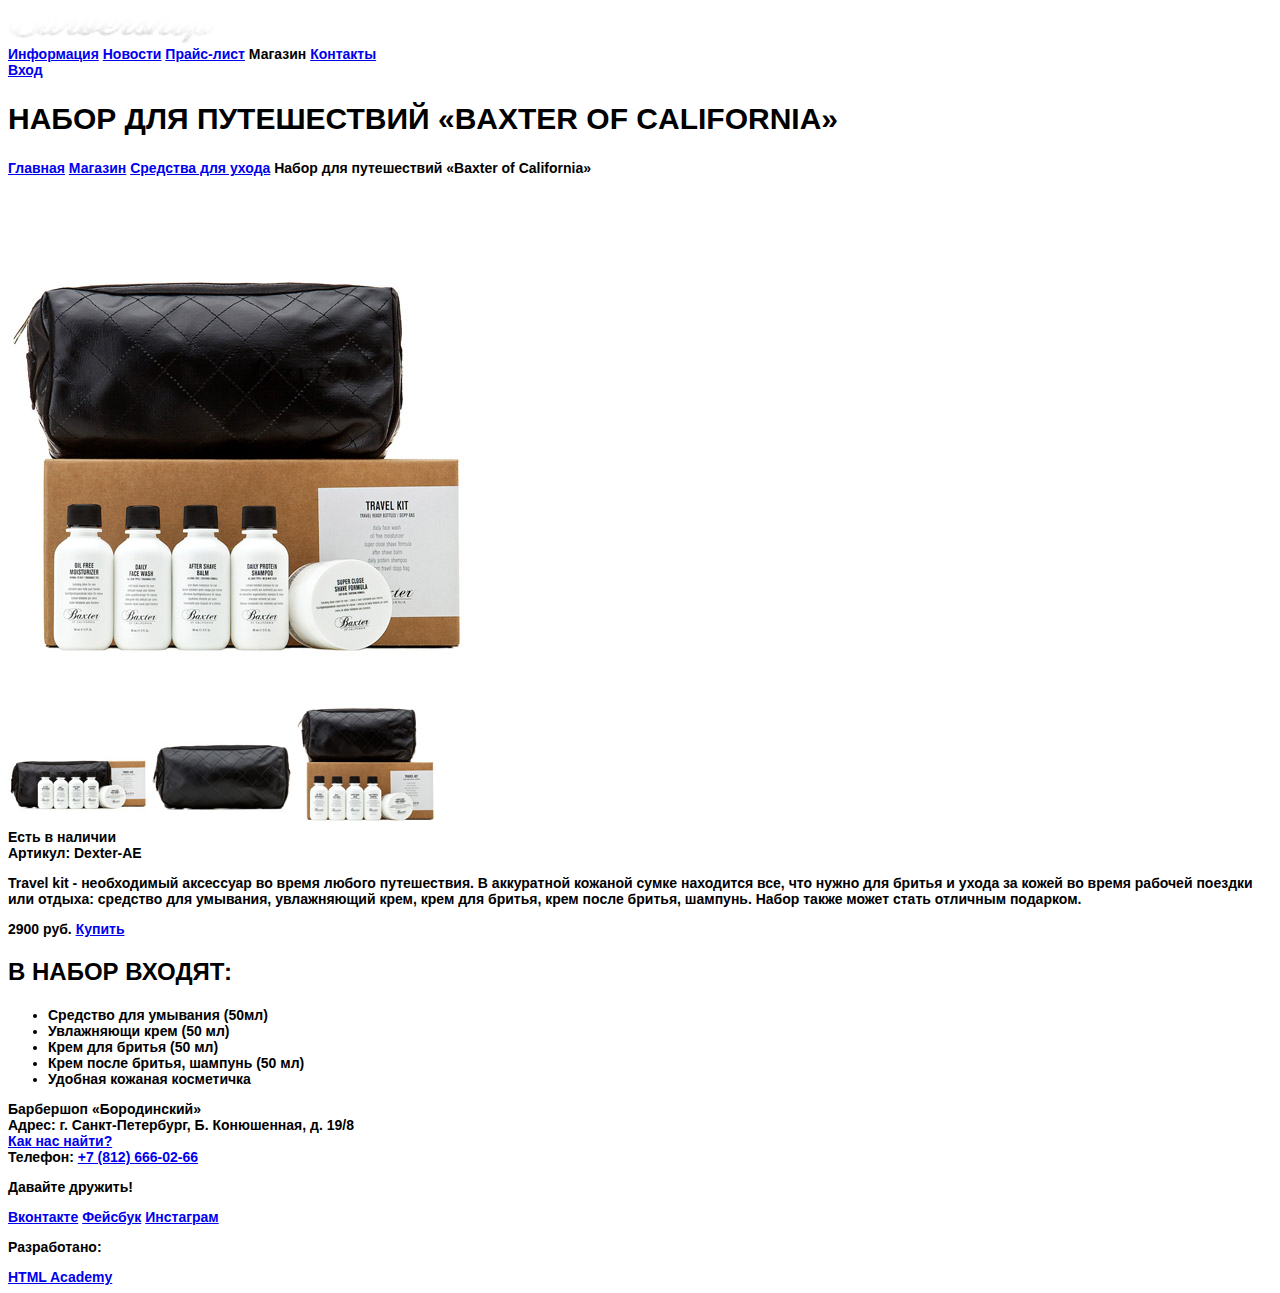
==== catalog-item.html @ 1f77c279 "Подключил файл стилей к страницам" ====
<!DOCTYPE html>
<html lang="ru">
  <head>
    <meta charset="utf-8">
    <title>Набор для путешествий &laquo;Baxter of California&raquo; - Барбершоп «Бородинский»</title>
    <link href="css/style.css" rel="stylesheet">
  </head>
  <body>
    <header class="main-header">
      <div class="container">
        <a href="#"><img src="img/logo.png" width="206" height="35" alt="Барбершоп"></a>
        <nav class="main-navigation">
          <a href="#">Информация</a>
          <a href="#">Новости</a>
          <a href="#">Прайс-лист</a>
          <a class="active-page">Магазин</a>
          <a href="#">Контакты</a>
        </nav>
        <div class="user-block">
          <a class="login" href="#">Вход</a>
        </div>
      </div>
    </header>
    <main class="container">
      <h1 class="page-title">Набор для путешествий &laquo;Baxter of California&raquo;</h1>
      <div class="breadcrumbs">
        <a href="#">Главная</a>
        <a href="#">Магазин</a>
        <a href="#">Средства для ухода</a>
        <span class="breadcrumbs-active">Набор для путешествий &laquo;Baxter of California&raquo;</span>
      </div>
      <div class="catalog-item">
        <div class="catalog-item-left">
          <div class="active-gallery-item">
            <img src="img/product-item-3-big.jpg" width="460" height="498" alt="Набор для путешествий &laquo;Baxter of California&raquo;">
          </div>
          <div class="gallery">
            <img src="img/product-item-1.jpg" width="140" height="149" alt="Набор для путешествий &laquo;Baxter of California&raquo;">
            <img src="img/product-item-2.jpg" width="140" height="149" alt="Набор для путешествий &laquo;Baxter of California&raquo;">
            <img src="img/product-item-3.jpg" width="140" height="149" alt="Набор для путешествий &laquo;Baxter of California&raquo;">
          </div>
        </div>
        <div class="catalog-item-right">
          <div class="description">
            <header class="description-header">
              <div class="product-status">Есть в наличии</div>
              <div class="vendor-code">Артикул: Dexter-AE</div>
            </header>
            <p>Travel kit - необходимый аксессуар во время любого
               путешествия. В аккуратной кожаной сумке находится все, что
               нужно для бритья и ухода за кожей во время рабочей поездки
               или отдыха: средство для умывания, увлажняющий крем, крем
               для бритья, крем после бритья, шампунь. Набор также может
               стать отличным подарком.
            </p>
            <div class="products-panel">
                <span class="price">2900 руб.</span>
                <a class="btn btn-buy" href="#">Купить</a>
            </div>
          </div>
          <div class="consist">
            <h2 class="list-title">В набор входят:</h2>
            <ul>
              <li>Средство для умывания (50мл)</li>
              <li>Увлажняющи крем (50 мл)</li>
              <li>Крем для бритья (50 мл)</li>
              <li>Крем после бритья, шампунь (50 мл)</li>
              <li>Удобная кожаная косметичка</li>
            </ul>
          </div>
        </div>
      </div>
    </main>
    <footer class="main-footer">
      <div class="container">
        <section class="footer-contacts">
          Барбершоп «Бородинский»<br>
          Адрес: г. Санкт-Петербург, Б. Конюшенная, д. 19/8<br>
          <a href="#">Как нас найти?</a><br>
          Телефон: <a href="tel:+78126660266">+7 (812) 666-02-66</a>
        </section>
        <section class="footer-social">
          <p>Давайте дружить!</p>
          <div class="socials">
            <a class="btn btn-social-vk" href="#">Вконтакте</a>
            <a class="btn btn-social-fb" href="#">Фейсбук</a>
            <a class="btn btn-social-inst" href="#">Инстаграм</a>
          </div>
        </section>
        <section class="footer-copyright">
          <p>Разработано:</p>
          <a class="btn" href="https://htmlacademy.ru">HTML Academy</a>
        </section>
      </div>
    </footer>
  </body>
</html>
---- css/style.css ----
body {
  font-size: 14px;
  font-family: "PT Sans Narrow Bold", Arial, Helvetica, sans-serif;
  font-weight: bold;
  color: #000000;
}

.index-content-title,
.page-title {
  font-size: 30px;
  line-height: 42px;
  text-transform: uppercase;
}

.filters-title,
.list-title {
  font-size: 24px;
  line-height: 30px;
  text-transform: uppercase;
}

.products-item-title {
  font-size: 14px;
  line-height: 18px;
}

.products-item-title .products-manufacturer {
  text-transform: uppercase;
}
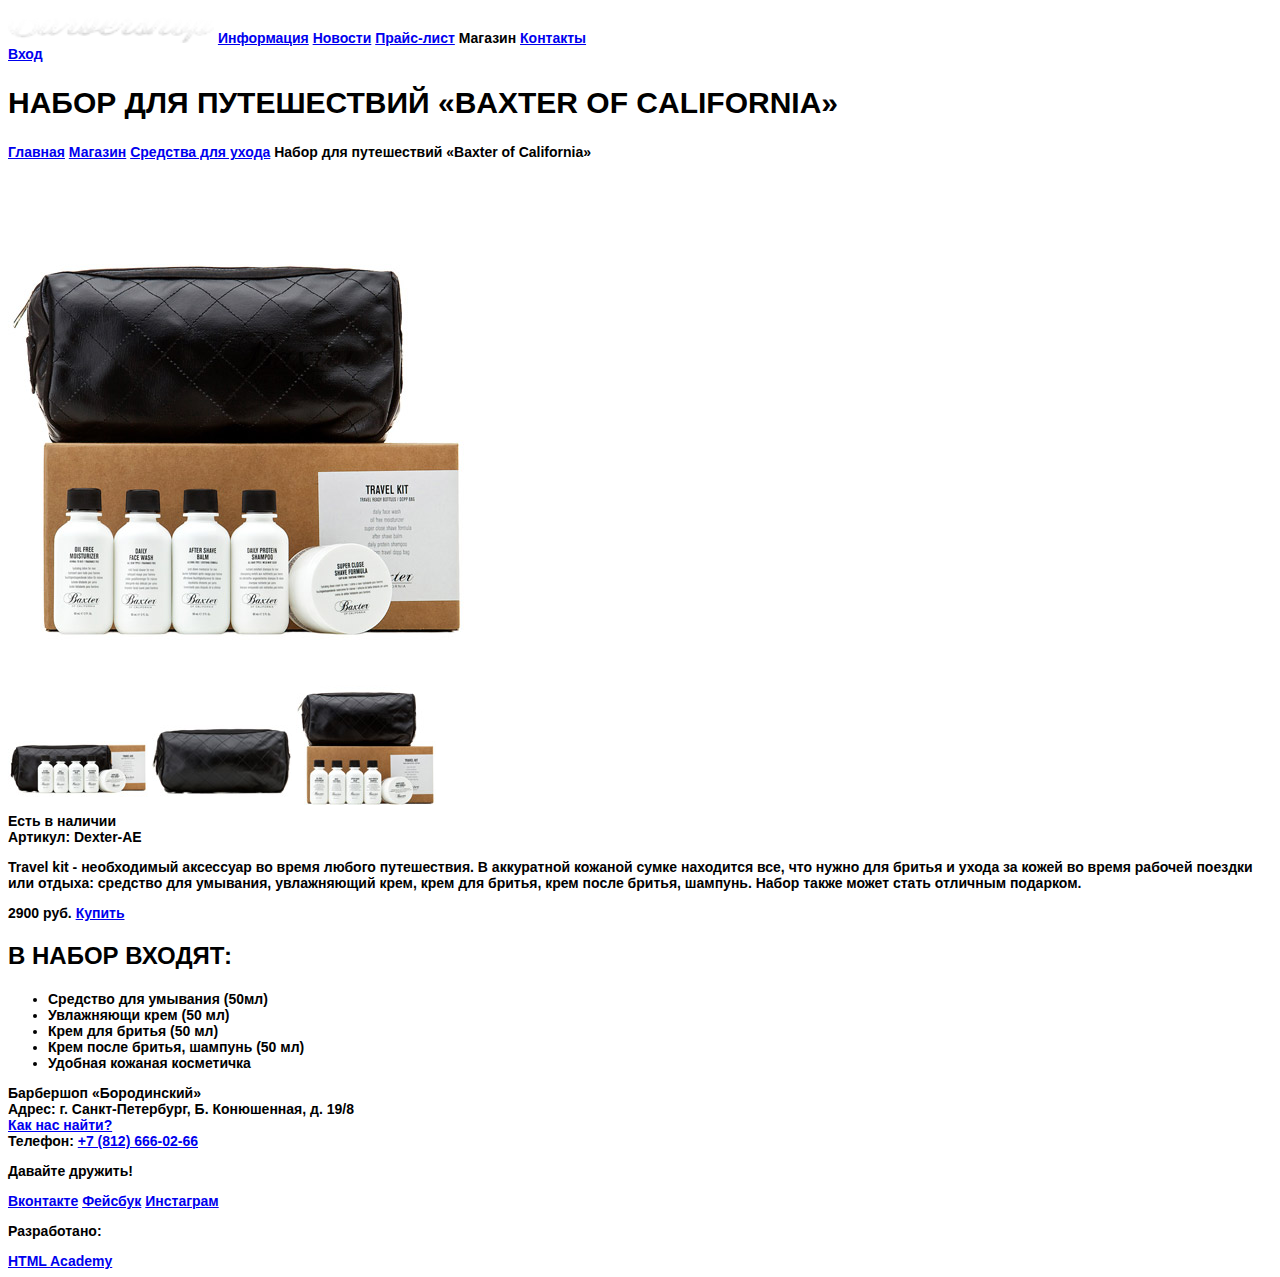
==== commit b694df0c: "Добавил псевдораспорки на страницу карточки товара" ====
--- a/catalog-item.html
+++ b/catalog-item.html
@@ -7,9 +7,9 @@
   </head>
   <body>
     <header class="main-header">
-      <div class="container">
-        <a href="#"><img src="img/logo.png" width="206" height="35" alt="Барбершоп"></a>
+      <div class="container clearfix">
         <nav class="main-navigation">
+          <a href="#"><img src="img/logo.png" width="206" height="35" alt="Барбершоп"></a>
           <a href="#">Информация</a>
           <a href="#">Новости</a>
           <a href="#">Прайс-лист</a>
@@ -29,7 +29,7 @@
         <a href="#">Средства для ухода</a>
         <span class="breadcrumbs-active">Набор для путешествий &laquo;Baxter of California&raquo;</span>
       </div>
-      <div class="catalog-item">
+      <div class="catalog-item clearfix">
         <div class="catalog-item-left">
           <div class="active-gallery-item">
             <img src="img/product-item-3-big.jpg" width="460" height="498" alt="Набор для путешествий &laquo;Baxter of California&raquo;">
@@ -42,7 +42,7 @@
         </div>
         <div class="catalog-item-right">
           <div class="description">
-            <header class="description-header">
+            <header class="description-header clearfix">
               <div class="product-status">Есть в наличии</div>
               <div class="vendor-code">Артикул: Dexter-AE</div>
             </header>
@@ -60,7 +60,7 @@
           </div>
           <div class="consist">
             <h2 class="list-title">В набор входят:</h2>
-            <ul>
+            <ul class="list-items">
               <li>Средство для умывания (50мл)</li>
               <li>Увлажняющи крем (50 мл)</li>
               <li>Крем для бритья (50 мл)</li>
@@ -72,7 +72,7 @@
       </div>
     </main>
     <footer class="main-footer">
-      <div class="container">
+      <div class="container clearfix">
         <section class="footer-contacts">
           Барбершоп «Бородинский»<br>
           Адрес: г. Санкт-Петербург, Б. Конюшенная, д. 19/8<br>
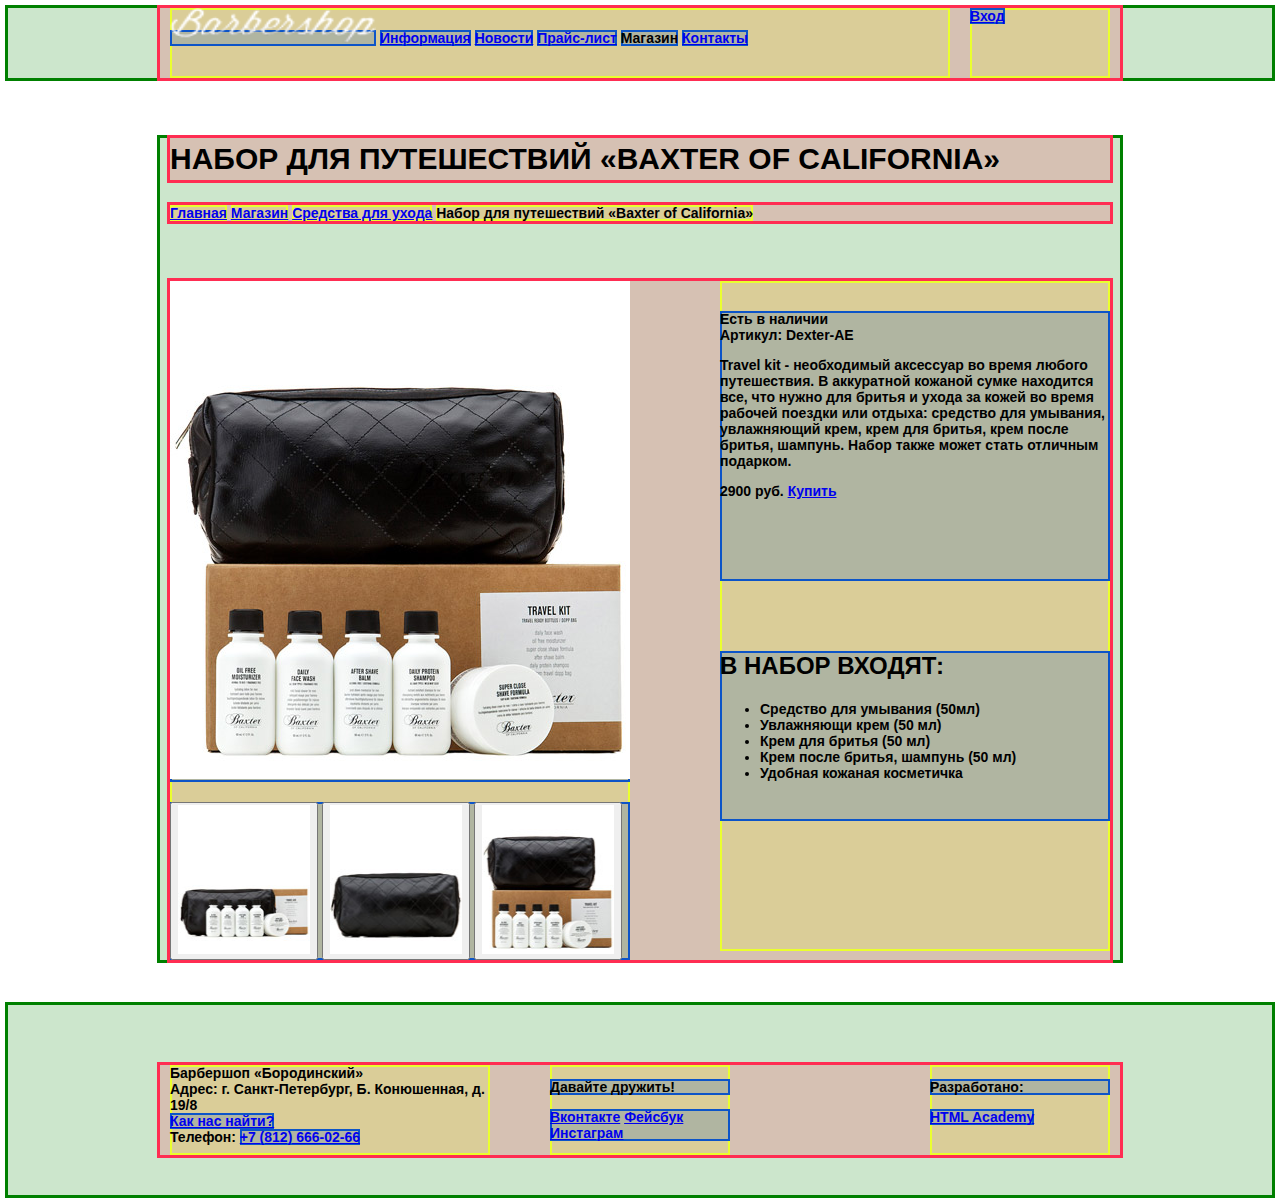
==== commit 02571993: "Внес изменения в соответсии с замечаниями наставника" ====
--- a/catalog-item.html
+++ b/catalog-item.html
@@ -35,9 +35,9 @@
             <img src="img/product-item-3-big.jpg" width="460" height="498" alt="Набор для путешествий &laquo;Baxter of California&raquo;">
           </div>
           <div class="gallery">
-            <img src="img/product-item-1.jpg" width="140" height="149" alt="Набор для путешествий &laquo;Baxter of California&raquo;">
-            <img src="img/product-item-2.jpg" width="140" height="149" alt="Набор для путешествий &laquo;Baxter of California&raquo;">
-            <img src="img/product-item-3.jpg" width="140" height="149" alt="Набор для путешествий &laquo;Baxter of California&raquo;">
+            <button type="button"><img src="img/product-item-1.jpg" width="140" height="149" alt="Набор для путешествий &laquo;Baxter of California&raquo;"></button>
+            <button type="button"><img src="img/product-item-2.jpg" width="140" height="149" alt="Набор для путешествий &laquo;Baxter of California&raquo;"></button>
+            <button type="button"><img src="img/product-item-3.jpg" width="140" height="149" alt="Набор для путешествий &laquo;Baxter of California&raquo;"></button>
           </div>
         </div>
         <div class="catalog-item-right">
--- a/css/style.css
+++ b/css/style.css
@@ -1,9 +1,214 @@
-body {
+:root { /* Возвращает корневой элемент - html*/
+  min-width: 1122px;
+  margin: 0;
+  padding: 0;
   font-size: 14px;
-  font-family: "PT Sans Narrow Bold", Arial, Helvetica, sans-serif;
+  font-family: "PT Sans Narrow Bold", "Arial", "Helvetica", sans-serif;
   font-weight: bold;
   color: #000000;
 }
+
+/***************************** СЕТКИ СТРАНИЦ *****************************/
+
+.clearfix::after {
+  content: "";
+  display: table;
+  clear: both;
+}
+
+.container {
+  width: 940px;
+  margin: 0 auto;
+  padding: 0 10px;
+}
+
+/*.main-header {
+  margin-bottom: 60px;
+}*/
+
+.main-navigation {
+  float: left;
+  width: 780px; /* Временно для визуализации, пока не заданы стили контенту этого блока */
+  min-height: 70px;
+}
+
+.user-block {
+  float: right;
+  width: 140px; /* Временно для визуализации, пока не заданы стили контенту этого блока */
+  min-height: 70px;
+}
+
+/******* КАТАЛОГ *******/
+main.container {
+  margin-top: 60px;
+}
+
+.page-title {
+  min-height: 25px;
+  margin-bottom: 25px;
+}
+
+.breadcrumbs {
+  min-height: 10px;
+  margin-bottom: 60px;
+}
+
+.catalog,
+.catalog-item {
+  margin-bottom: 45px;
+}
+
+.catalog-filters {
+  float: left;
+  width: 220px;
+  min-height: 570px;
+}
+
+.products {
+  float: right;
+  width: 700px;
+}
+
+.products-card {
+  float: left;
+  width: 220px;
+  min-height: 285px;
+  margin-right: 20px;
+  margin-bottom: 20px;
+}
+
+.products-card:nth-child(3n) {
+  margin-right: 0;
+}
+
+.catalog-paginator {
+  float: left;
+  width: 700px;
+  min-height: 40px;
+  margin-top: 25px;
+}
+
+/******* КАРТОЧКА ТОВАРА *******/
+.catalog-item-left {
+  float: left;
+  width: 460px;
+  min-height: 670px;
+}
+
+.active-gallery-item {
+  width: 460px;
+  min-height: 498px;
+  margin-bottom: 20px;
+}
+
+.gallery img {
+  width: 140px;
+  min-height: 149px;
+  margin-right: 20px;
+}
+
+.gallery img:last-child {
+  width: 132px;
+  margin-right: 0;
+}
+
+.catalog-item-right {
+  float: right;
+  width: 390px;
+  min-height: 640px;
+  padding-top: 30px;
+}
+
+.description {
+  min-height: 270px;
+  margin-bottom: 70px;
+}
+
+/*.description-header {
+  min-height: 15px;
+  margin-bottom: 35px;
+}
+
+.product-status {
+  float: left;
+  width: 170px;
+}
+
+.vendor-code {
+  float: right;
+  width: 160px;
+}
+
+.description p {
+
+}
+
+.products-panel {
+  width: 187px;
+  min-height: 45px;
+}*/
+
+.consist {
+  min-height: 170px;
+}
+
+
+
+
+.main-footer {
+  margin-top: 45px;
+  padding-top: 60px;
+  padding-bottom: 40px;
+}
+
+.footer-contacts {
+  float: left;
+  width: 320px;
+  margin-right: 60px;
+  min-height: 90px;
+}
+
+.footer-social {
+  float: left;
+  width: 180px;
+  min-height: 90px;
+}
+
+.footer-copyright {
+  float: right;
+  width: 180px;
+  min-height: 90px;
+}
+
+/***************************** СЕТКИ *****************************/
+
+/*********** ВСПОМОГАТЕЛЬНЫЕ СТИЛИ ДЛЯ ПОДСВЕТКИ БЛОКОВ **********/
+body > * {
+  background: rgba(0, 128, 0, 0.2);
+  box-shadow: 0 0 0 3px green;
+}
+
+body > * > * {
+  background: rgba(255, 45, 82, 0.2);
+  box-shadow: 0 0 0 3px rgb(255, 45, 82);
+}
+
+body > * > * > * {
+  background: rgba(234, 255, 45, 0.2);
+  box-shadow: inset 0 0 0 2px rgb(234, 255, 45);
+
+}
+
+body > * > * > * > * {
+  background: rgba(12, 84, 200, 0.2);
+  box-shadow: inset 0 0 0 2px rgb(12, 84, 200);
+
+}
+
+/*********** ВСПОМОГАТЕЛЬНЫЕ СТИЛИ ДЛЯ ПОДСВЕТКИ БЛОКОВ **********/
+
+/***************************** ЗАГОЛОВКИ *****************************/
+
 
 .index-content-title,
 .page-title {
@@ -27,3 +232,5 @@
 .products-item-title .products-manufacturer {
   text-transform: uppercase;
 }
+
+/***************************** ЗАГОЛОВКИ *****************************/
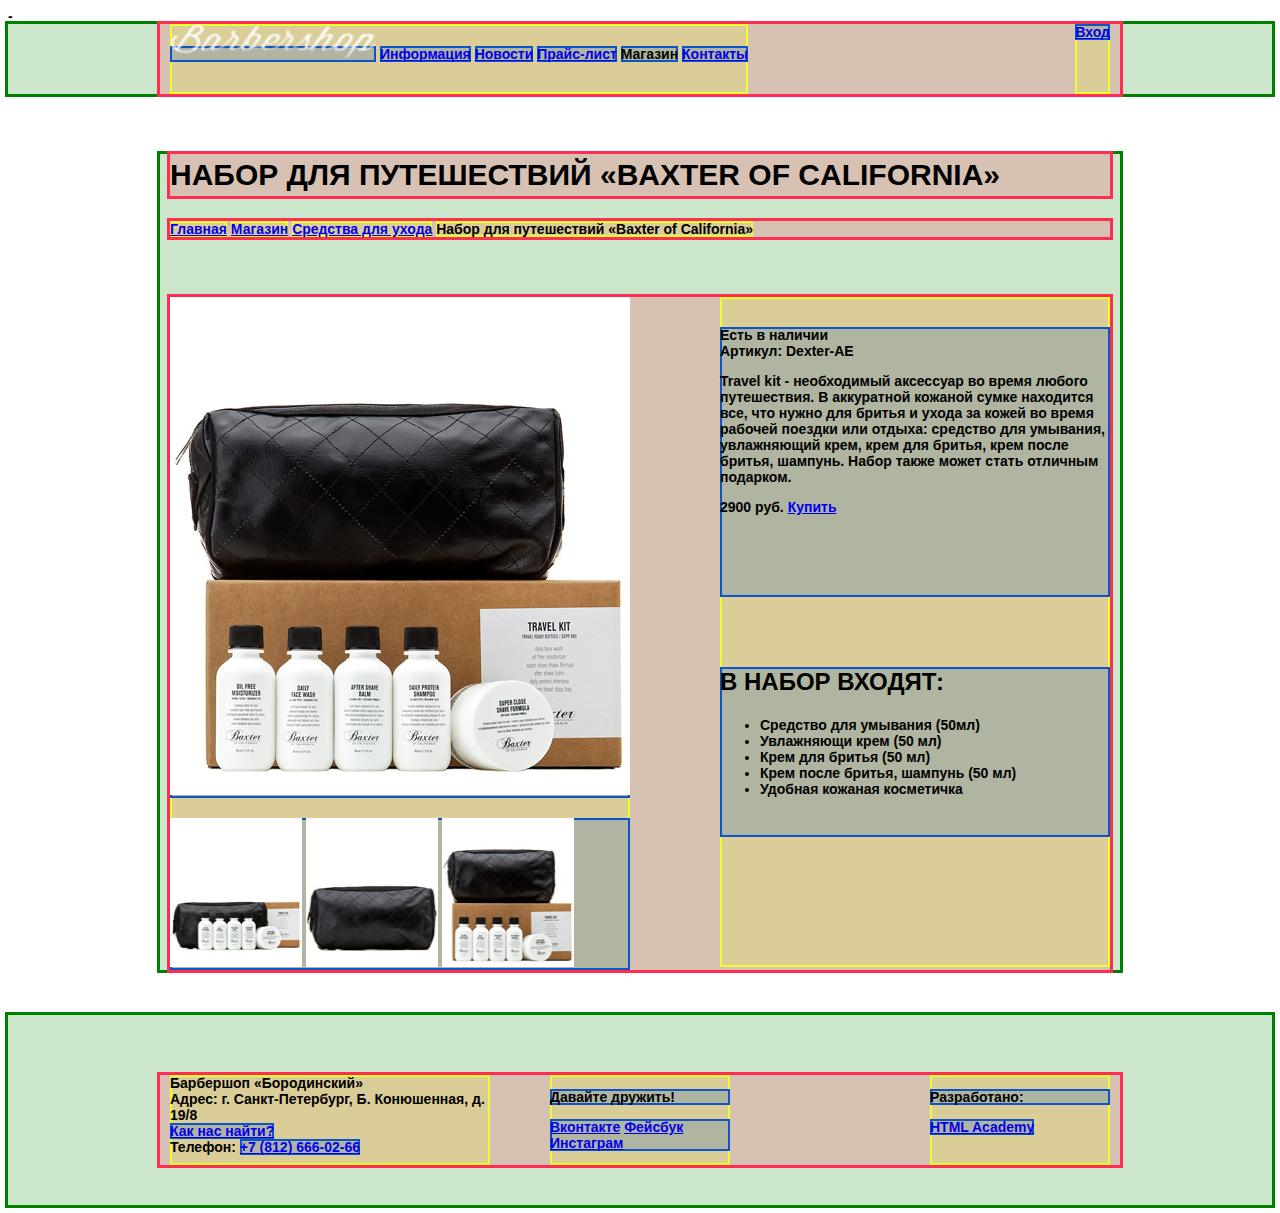
==== commit 6f16040b: "Вместо обертывания картинок галереи тегом button переделал на ссылки. Подключил normalize.css для ко" ====
--- a/catalog-item.html
+++ b/catalog-item.html
@@ -3,6 +3,7 @@
   <head>
     <meta charset="utf-8">
     <title>Набор для путешествий &laquo;Baxter of California&raquo; - Барбершоп «Бородинский»</title>
+    <link href="css/normalize.css" rel="stylesheet">-
     <link href="css/style.css" rel="stylesheet">
   </head>
   <body>
@@ -35,9 +36,9 @@
             <img src="img/product-item-3-big.jpg" width="460" height="498" alt="Набор для путешествий &laquo;Baxter of California&raquo;">
           </div>
           <div class="gallery">
-            <button type="button"><img src="img/product-item-1.jpg" width="140" height="149" alt="Набор для путешествий &laquo;Baxter of California&raquo;"></button>
-            <button type="button"><img src="img/product-item-2.jpg" width="140" height="149" alt="Набор для путешествий &laquo;Baxter of California&raquo;"></button>
-            <button type="button"><img src="img/product-item-3.jpg" width="140" height="149" alt="Набор для путешествий &laquo;Baxter of California&raquo;"></button>
+            <a href="#"><img src="img/product-item-1.jpg" width="140" height="149" alt="Набор для путешествий &laquo;Baxter of California&raquo;"></a>
+            <a href="#"><img src="img/product-item-2.jpg" width="140" height="149" alt="Набор для путешествий &laquo;Baxter of California&raquo;"></a>
+            <a href="#"><img src="img/product-item-3.jpg" width="140" height="149" alt="Набор для путешествий &laquo;Baxter of California&raquo;"></a>
           </div>
         </div>
         <div class="catalog-item-right">
--- a/css/style.css
+++ b/css/style.css
@@ -28,13 +28,11 @@
 
 .main-navigation {
   float: left;
-  width: 780px; /* Временно для визуализации, пока не заданы стили контенту этого блока */
   min-height: 70px;
 }
 
 .user-block {
   float: right;
-  width: 140px; /* Временно для визуализации, пока не заданы стили контенту этого блока */
   min-height: 70px;
 }
 
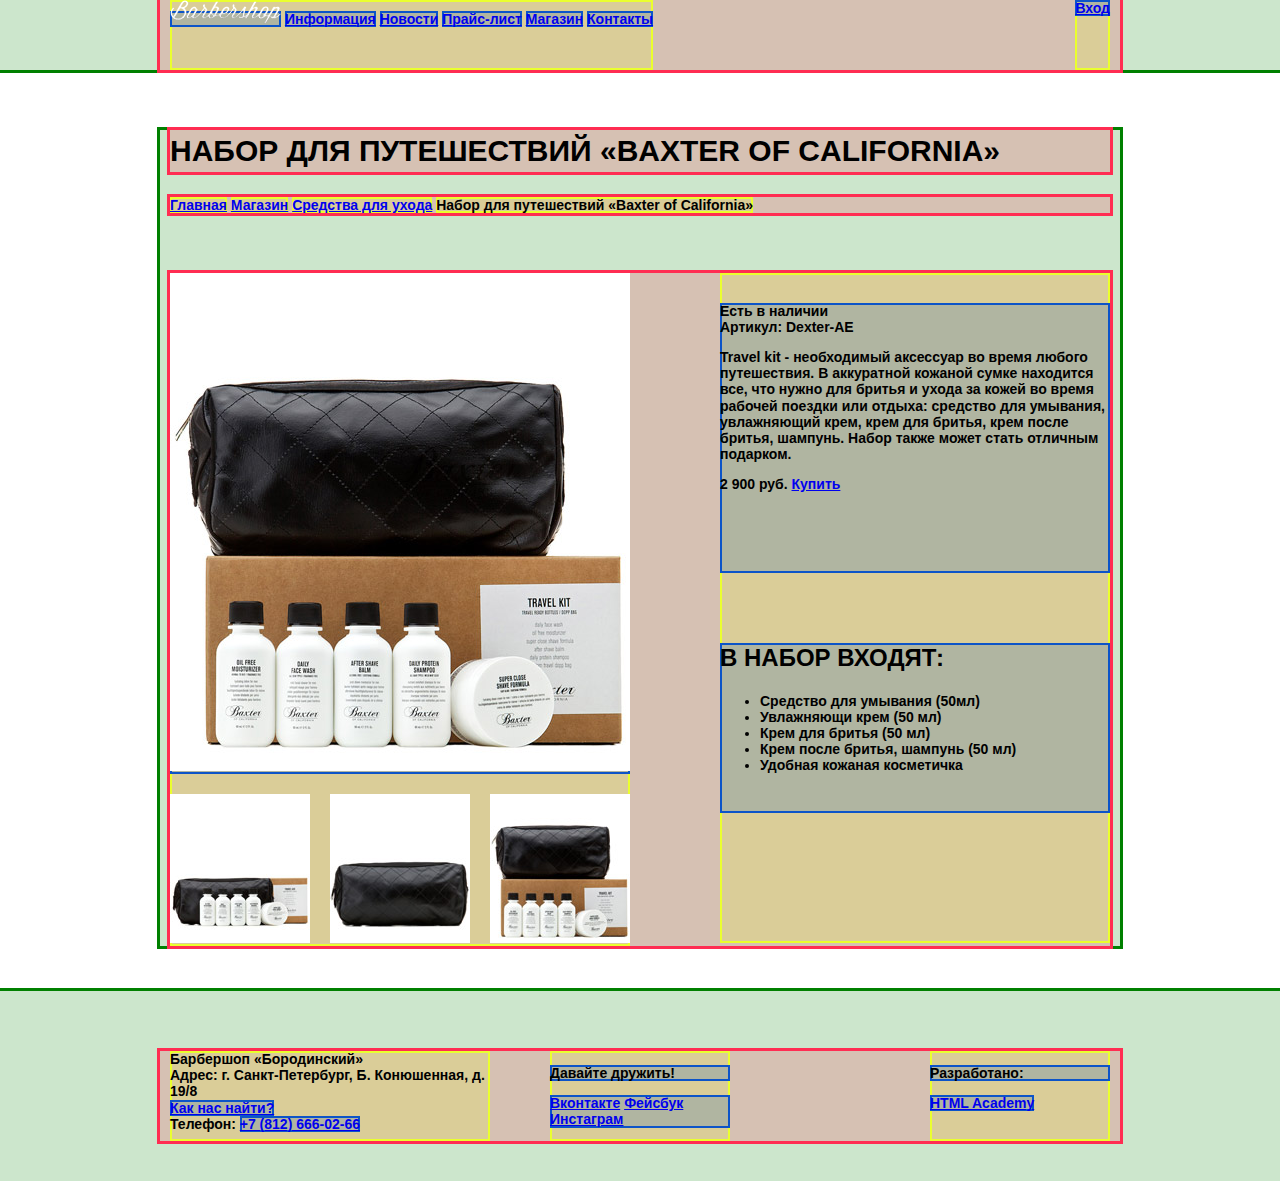
==== commit 33539190: "Подключены шрифты. Изменена верстка полей input и label. Добавлены ссылки на страницы. Изменены неко" ====
--- a/catalog-item.html
+++ b/catalog-item.html
@@ -3,18 +3,19 @@
   <head>
     <meta charset="utf-8">
     <title>Набор для путешествий &laquo;Baxter of California&raquo; - Барбершоп «Бородинский»</title>
-    <link href="css/normalize.css" rel="stylesheet">-
+    <link href="https://fonts.googleapis.com/css?family=PT+Sans+Narrow:400,700&subset=cyrillic" rel="stylesheet">
+    <link href="css/normalize.css" rel="stylesheet">
     <link href="css/style.css" rel="stylesheet">
   </head>
   <body>
     <header class="main-header">
       <div class="container clearfix">
-        <nav class="main-navigation">
-          <a href="#"><img src="img/logo.png" width="206" height="35" alt="Барбершоп"></a>
+        <nav class="main-navigation clearfix">
+          <a href="#"><img src="img/logo.png" width="111" height="24" alt="Барбершоп"></a>
           <a href="#">Информация</a>
           <a href="#">Новости</a>
           <a href="#">Прайс-лист</a>
-          <a class="active-page">Магазин</a>
+          <a class="active-page" href="catalog.html">Магазин</a>
           <a href="#">Контакты</a>
         </nav>
         <div class="user-block">
@@ -26,7 +27,7 @@
       <h1 class="page-title">Набор для путешествий &laquo;Baxter of California&raquo;</h1>
       <div class="breadcrumbs">
         <a href="#">Главная</a>
-        <a href="#">Магазин</a>
+        <a href="catalog.html">Магазин</a>
         <a href="#">Средства для ухода</a>
         <span class="breadcrumbs-active">Набор для путешествий &laquo;Baxter of California&raquo;</span>
       </div>
@@ -55,7 +56,7 @@
                стать отличным подарком.
             </p>
             <div class="products-panel">
-                <span class="price">2900 руб.</span>
+                <span class="price">2 900 руб.</span>
                 <a class="btn btn-buy" href="#">Купить</a>
             </div>
           </div>
--- a/css/style.css
+++ b/css/style.css
@@ -99,14 +99,14 @@
   margin-bottom: 20px;
 }
 
-.gallery img {
+.gallery a {
+  float: left;
   width: 140px;
   min-height: 149px;
   margin-right: 20px;
 }
 
-.gallery img:last-child {
-  width: 132px;
+.gallery a:last-child {
   margin-right: 0;
 }
 
@@ -150,9 +150,6 @@
   min-height: 170px;
 }
 
-
-
-
 .main-footer {
   margin-top: 45px;
   padding-top: 60px;
@@ -206,7 +203,6 @@
 /*********** ВСПОМОГАТЕЛЬНЫЕ СТИЛИ ДЛЯ ПОДСВЕТКИ БЛОКОВ **********/
 
 /***************************** ЗАГОЛОВКИ *****************************/
-
 
 .index-content-title,
 .page-title {
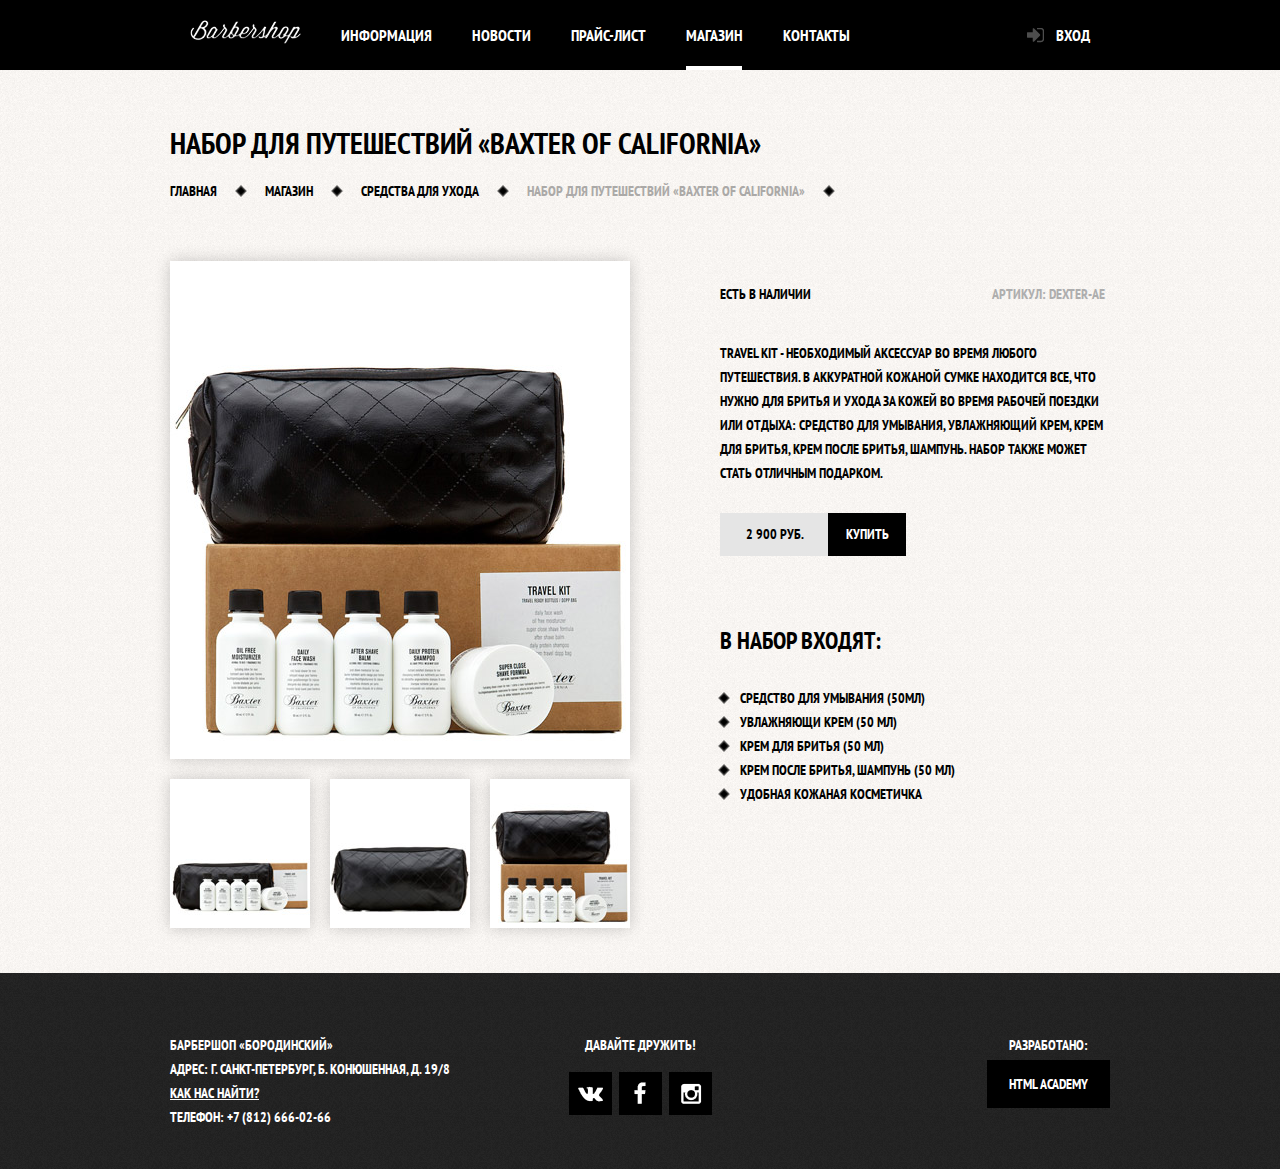
==== commit c3ef5699: "Добавил класс для логотипа. Изменил тег для активного пункта "Хлебных крошек"" ====
--- a/catalog-item.html
+++ b/catalog-item.html
@@ -11,7 +11,7 @@
     <header class="main-header">
       <div class="container clearfix">
         <nav class="main-navigation clearfix">
-          <a href="#"><img src="img/logo.png" width="111" height="24" alt="Барбершоп"></a>
+          <a class="logo-inner"><img src="img/logo.png" width="111" height="24" alt="Барбершоп"></a>
           <a href="#">Информация</a>
           <a href="#">Новости</a>
           <a href="#">Прайс-лист</a>
@@ -29,7 +29,7 @@
         <a href="#">Главная</a>
         <a href="catalog.html">Магазин</a>
         <a href="#">Средства для ухода</a>
-        <span class="breadcrumbs-active">Набор для путешествий &laquo;Baxter of California&raquo;</span>
+        <a class="breadcrumbs-active">Набор для путешествий &laquo;Baxter of California&raquo;</a>
       </div>
       <div class="catalog-item clearfix">
         <div class="catalog-item-left">
--- a/css/style.css
+++ b/css/style.css
@@ -1,14 +1,15 @@
 :root { /* Возвращает корневой элемент - html*/
-  min-width: 1122px;
+  min-width: 960px;
   margin: 0;
   padding: 0;
   font-size: 14px;
-  font-family: "PT Sans Narrow Bold", "Arial", "Helvetica", sans-serif;
+  line-height: 24px;
+  font-family: "PT Sans Narrow", "Arial", "Helvetica", sans-serif;
   font-weight: bold;
   color: #000000;
-}
-
-/***************************** СЕТКИ СТРАНИЦ *****************************/
+  background: #ffffff url("../img/bg-main.png") repeat 0 0;
+  text-transform: uppercase;
+}
 
 .clearfix::after {
   content: "";
@@ -22,34 +23,130 @@
   padding: 0 10px;
 }
 
-/*.main-header {
-  margin-bottom: 60px;
-}*/
+/***************************** ХЕДЕР *****************************/
+
+.main-header {
+  margin-bottom: 52px;
+  color: #ffffff;
+  background-color: #000000;
+}
 
 .main-navigation {
   float: left;
-  min-height: 70px;
+}
+
+.main-navigation img {
+  width: 111px;
+  height: 24px;
+}
+
+.main-navigation a {
+  float: left;
+  padding: 25px 20px;
+  font-size: 16px;
+  line-height: 20px;
+  color: #ffffff;
+  text-decoration: none;
+}
+
+.main-navigation a:first-child {
+  padding: 20px;
+}
+
+.main-navigation a:nth-child(n+2):hover {
+  background: #242424;
+}
+
+.main-navigation .active-page {
+  position: relative;
+}
+
+.main-navigation .active-page::after {
+  content: "";
+  position: absolute;
+  left: 20px;
+  bottom: 0;
+  width: 56px;
+  height: 4px;
+  background-color: #ffffff;
 }
 
 .user-block {
   float: right;
-  min-height: 70px;
-}
-
-/******* КАТАЛОГ *******/
-main.container {
-  margin-top: 60px;
-}
+  max-width: 140px;
+}
+
+.login {
+  position: relative;
+  display: block;
+  padding: 25px 20px;
+  padding-left: 50px;
+  font-size: 16px;
+  line-height: 20px;
+  color: #ffffff;
+  text-decoration: none;
+}
+
+.login:hover {
+  background-color: #242424;
+}
+
+.login::before {
+  content: "";
+  position: absolute;
+  top: 28px;
+  left: 20px;
+  width: 18px;
+  height: 18px;
+  background: transparent url("../img/sprite.png") no-repeat -1px -15px;
+  opacity: 0.3;
+}
+
+.login:hover::before {
+  opacity: 1;
+}
+
+/***************************** КОНТЕНТ *****************************/
 
 .page-title {
-  min-height: 25px;
-  margin-bottom: 25px;
+  margin-bottom: 15px;
+  font-size: 30px;
+  line-height: 42px;
 }
 
 .breadcrumbs {
-  min-height: 10px;
-  margin-bottom: 60px;
-}
+  margin-bottom: 58px;
+}
+
+.breadcrumbs a {
+  position:relative;
+  margin-right: 17px;
+  padding-right: 28px;
+  font-size: 14px;
+  line-height: 20px;
+  color: #000000;
+  text-decoration: none;
+}
+
+.breadcrumbs a::after,
+.list-items li::before {
+  content: "";
+  position: absolute;
+  top: 50%;
+  right: 0;
+  width: 8px;
+  height: 8px;
+  margin-top: -4px;
+  transform: rotate(45deg);
+  background-color: #000000;
+  box-shadow: inset 0 0 1px 1px #636260;
+}
+
+.breadcrumbs .breadcrumbs-active {
+  color: #aba9a7;
+}
+
+/******* КАТАЛОГ ТОВАРОВ *******/
 
 .catalog,
 .catalog-item {
@@ -57,9 +154,117 @@
 }
 
 .catalog-filters {
-  float: left;
+  outline: 1px solid violet;
+  float: left;
+  margin: 0;
+  padding: 0;
   width: 220px;
-  min-height: 570px;
+}
+
+.filters-item {
+  outline: 1px solid pink;
+  margin-bottom: 33px;
+}
+
+.filters-title,
+.list-title {
+  margin-bottom: 30px;
+  font-size: 24px;
+  line-height: 30px;
+}
+
+input[type="checkbox"],
+input[type="radio"] {
+  display: none;
+}
+
+input[type="checkbox"] + label,
+input[type="radio"] + label {
+  position: relative;
+  display: block;
+  max-width: 130px;
+  margin-bottom: 17px;
+  padding-left: 45px;
+  font-size: 14px;
+  line-height: 18px;
+  cursor: pointer;
+}
+
+input[type="checkbox"] + label::before,
+input[type="radio"] + label::before {
+  content: "";
+  position: absolute;
+  top: 0;
+  left: 0;
+  width: 16px;
+  height: 16px;
+  border: 2px solid #000000;
+  background-color: #f9f6f3;
+}
+
+input[type="checkbox"]:checked + label::after {
+  content: "";
+  position: absolute;
+  top: 4px;
+  left: 4px;
+  width: 12px;
+  height: 12px;
+  background: transparent url("../img/sprite.png") no-repeat 0 -59px;
+}
+
+input[type="radio"] + label::before {
+  border-radius: 50%;
+}
+
+input[type="radio"]:checked + label::after {
+  content: "";
+  position: absolute;
+  top: 6px;
+  left: 6px;
+  width: 8px;
+  height: 8px;
+  background-color: #000000;
+  border-radius: 50%;
+}
+
+input[type="checkbox"]:not(:disabled) + label:active,
+input[type="checkbox"]:not(:disabled) + label:hover,
+input[type="radio"]:not(:disabled) + label:active,
+input[type="radio"]:not(:disabled) + label:hover {
+  color: #663d15;
+}
+
+input[type="checkbox"]:disabled + label,
+input[type="checkbox"]:disabled + label::before,
+input[type="checkbox"]:disabled + label::after,
+input[type="radio"]:disabled + label,
+input[type="radio"]:disabled + label::before,
+input[type="radio"]:disabled + label::after {
+  opacity: 0.3;
+  cursor: default;
+}
+
+.btn {
+  font-size: 14px;
+  line-height: 18px;
+  font-family: "PT Sans Narrow", "Arial", "Helvetica", sans-serif;
+  font-weight: bold;
+  color: #ffffff;
+  text-transform: uppercase;
+  text-decoration: none;
+  background-color: #000000;
+  border: none;
+  outline: none;
+  cursor: pointer;
+}
+
+.btn:hover:not(.btn-paginator-current),
+.btn:active:not(.btn-paginator-current) {
+  background-color: #663d15;
+}
+
+.btn-filter {
+  padding: 15px 33px;
 }
 
 .products {
@@ -70,40 +275,115 @@
 .products-card {
   float: left;
   width: 220px;
-  min-height: 285px;
   margin-right: 20px;
   margin-bottom: 20px;
+  background-color: #ffffff;
+  box-shadow: 0 0 15px 0 rgba(0, 0, 0, 0.2);
 }
 
 .products-card:nth-child(3n) {
   margin-right: 0;
 }
 
+.products-card img {
+  width: 220px;
+  height: 165px;
+  margin-bottom: 5px;
+}
+
+.products-card .products-item-title {
+  margin: 0 16px 15px;
+  font-size: 14px;
+  line-height: 18px;
+  text-transform: none;
+}
+
+.products-item a {
+  color: #000000;
+  text-decoration: none;
+}
+
+.products-manufacturer {
+  display: block;
+  text-transform: uppercase;
+}
+
+.products-card .products-panel {
+  margin: 0 16px 16px;
+}
+
+.products-panel .price,
+.products-panel .btn-buy {
+  display: inline-block;
+  height: 43px;
+  margin-right: -4px;
+  padding: 0 10px;
+  text-align: center;
+  vertical-align: middle;
+  line-height: 43px;
+}
+
+.products-panel .price {
+  min-width: 89px;
+  background-color: #e5e5e5;
+}
+
+.products-panel .btn-buy {
+  min-width: 58px;
+}
+
 .catalog-paginator {
   float: left;
   width: 700px;
-  min-height: 40px;
   margin-top: 25px;
 }
 
+.catalog-paginator .btn {
+  display: inline-block;
+  min-width: 20px;
+  height: 40px;
+  margin-right: 3px;
+  padding: 0 10px;
+  text-align: center;
+  vertical-align: middle;
+  line-height: 40px;
+}
+
+.btn-paginator-current {
+  color: #000000;
+  background-color: #ffffff;
+}
+
 /******* КАРТОЧКА ТОВАРА *******/
+
 .catalog-item-left {
   float: left;
   width: 460px;
-  min-height: 670px;
 }
 
 .active-gallery-item {
   width: 460px;
-  min-height: 498px;
+  height: 498px;
   margin-bottom: 20px;
+  box-shadow: 0 0 15px 0 rgba(0, 0, 0, 0.2);
+}
+
+.active-gallery-item img {
+  width: 460px;
+  height: 498px;
 }
 
 .gallery a {
   float: left;
   width: 140px;
-  min-height: 149px;
+  height: 149px;
   margin-right: 20px;
+  box-shadow: 0 0 15px 0 rgba(0, 0, 0, 0.2);
+}
+
+.gallery img {
+  width: 140px;
+  height: 149px;
 }
 
 .gallery a:last-child {
@@ -113,118 +393,142 @@
 .catalog-item-right {
   float: right;
   width: 390px;
-  min-height: 640px;
-  padding-top: 30px;
+  padding-top: 21px;
 }
 
 .description {
-  min-height: 270px;
+  max-width: 385px;
   margin-bottom: 70px;
 }
 
-/*.description-header {
-  min-height: 15px;
+.description-header {
   margin-bottom: 35px;
 }
 
 .product-status {
   float: left;
-  width: 170px;
 }
 
 .vendor-code {
   float: right;
-  width: 160px;
+  color: #aeaeae;
 }
 
 .description p {
-
-}
-
-.products-panel {
-  width: 187px;
-  min-height: 45px;
-}*/
-
-.consist {
-  min-height: 170px;
-}
+  margin-bottom: 28px;
+}
+
+.catalog-item .products-panel {
+  max-width: 187px;
+}
+
+.list-items {
+  margin: 0;
+  padding: 0;
+  list-style: none;
+}
+
+.list-items li {
+  position: relative;
+  padding-left: 20px;
+}
+
+.list-items li::before {
+  left: 0;
+}
+
+/***************************** ФУТЕР *****************************/
 
 .main-footer {
   margin-top: 45px;
   padding-top: 60px;
   padding-bottom: 40px;
+  color: #ffffff;
+  background: #252525 url("../img/bg-footer.png") repeat 0 0
 }
 
 .footer-contacts {
   float: left;
   width: 320px;
   margin-right: 60px;
-  min-height: 90px;
+}
+
+.footer-contacts a {
+  color: #ffffff;
+}
+
+.footer-contacts a:last-child,
+.footer-contacts a:hover {
+  text-decoration: none;
 }
 
 .footer-social {
   float: left;
   width: 180px;
-  min-height: 90px;
+  text-align: center;
+}
+
+.footer-social p {
+  margin: 0;
+  margin-bottom: 15px;
+}
+
+.socials .btn {
+  display: inline-block;
+  width: 43px;
+  height: 43px;
+  margin: 0 2px;
+  font-size: 0;
+  vertical-align: top;
+  text-decoration: none;
+  background: #000000 url("../img/sprite.png") no-repeat;
+}
+
+.socials .btn:hover {
+  background-color: #ffffff;
+}
+
+.socials .btn-social-vk {
+  background-position: 9px -447px;
+}
+
+.socials .btn-social-fb {
+  background-position: 15px -171px;
+}
+
+.socials .btn-social-inst {
+   background-position: 12px -313px;
+}
+
+.socials .btn-social-vk:hover {
+  background-position: 9px -381px;
+}
+
+.socials .btn-social-fb:hover {
+  background-position: 15px -100px;
+}
+
+.socials .btn-social-inst:hover {
+  background-position: 12px -242px;
 }
 
 .footer-copyright {
   float: right;
-  width: 180px;
-  min-height: 90px;
-}
-
-/***************************** СЕТКИ *****************************/
-
-/*********** ВСПОМОГАТЕЛЬНЫЕ СТИЛИ ДЛЯ ПОДСВЕТКИ БЛОКОВ **********/
-body > * {
-  background: rgba(0, 128, 0, 0.2);
-  box-shadow: 0 0 0 3px green;
-}
-
-body > * > * {
-  background: rgba(255, 45, 82, 0.2);
-  box-shadow: 0 0 0 3px rgb(255, 45, 82);
-}
-
-body > * > * > * {
-  background: rgba(234, 255, 45, 0.2);
-  box-shadow: inset 0 0 0 2px rgb(234, 255, 45);
-
-}
-
-body > * > * > * > * {
-  background: rgba(12, 84, 200, 0.2);
-  box-shadow: inset 0 0 0 2px rgb(12, 84, 200);
-
-}
-
-/*********** ВСПОМОГАТЕЛЬНЫЕ СТИЛИ ДЛЯ ПОДСВЕТКИ БЛОКОВ **********/
-
-/***************************** ЗАГОЛОВКИ *****************************/
-
-.index-content-title,
-.page-title {
-  font-size: 30px;
-  line-height: 42px;
-  text-transform: uppercase;
-}
-
-.filters-title,
-.list-title {
-  font-size: 24px;
-  line-height: 30px;
-  text-transform: uppercase;
-}
-
-.products-item-title {
-  font-size: 14px;
-  line-height: 18px;
-}
-
-.products-item-title .products-manufacturer {
-  text-transform: uppercase;
-}
-
-/***************************** ЗАГОЛОВКИ *****************************/
+  max-width: 180px;
+}
+
+.footer-copyright p {
+  margin: 0;
+  margin-bottom: 15px;
+  text-align: center;
+}
+
+.footer-copyright .btn {
+  margin-right: 0;
+  padding: 15px 22px;
+}
+
+.footer-copyright .btn:hover {
+  color: #000000;
+  background-color: #ffffff;
+}
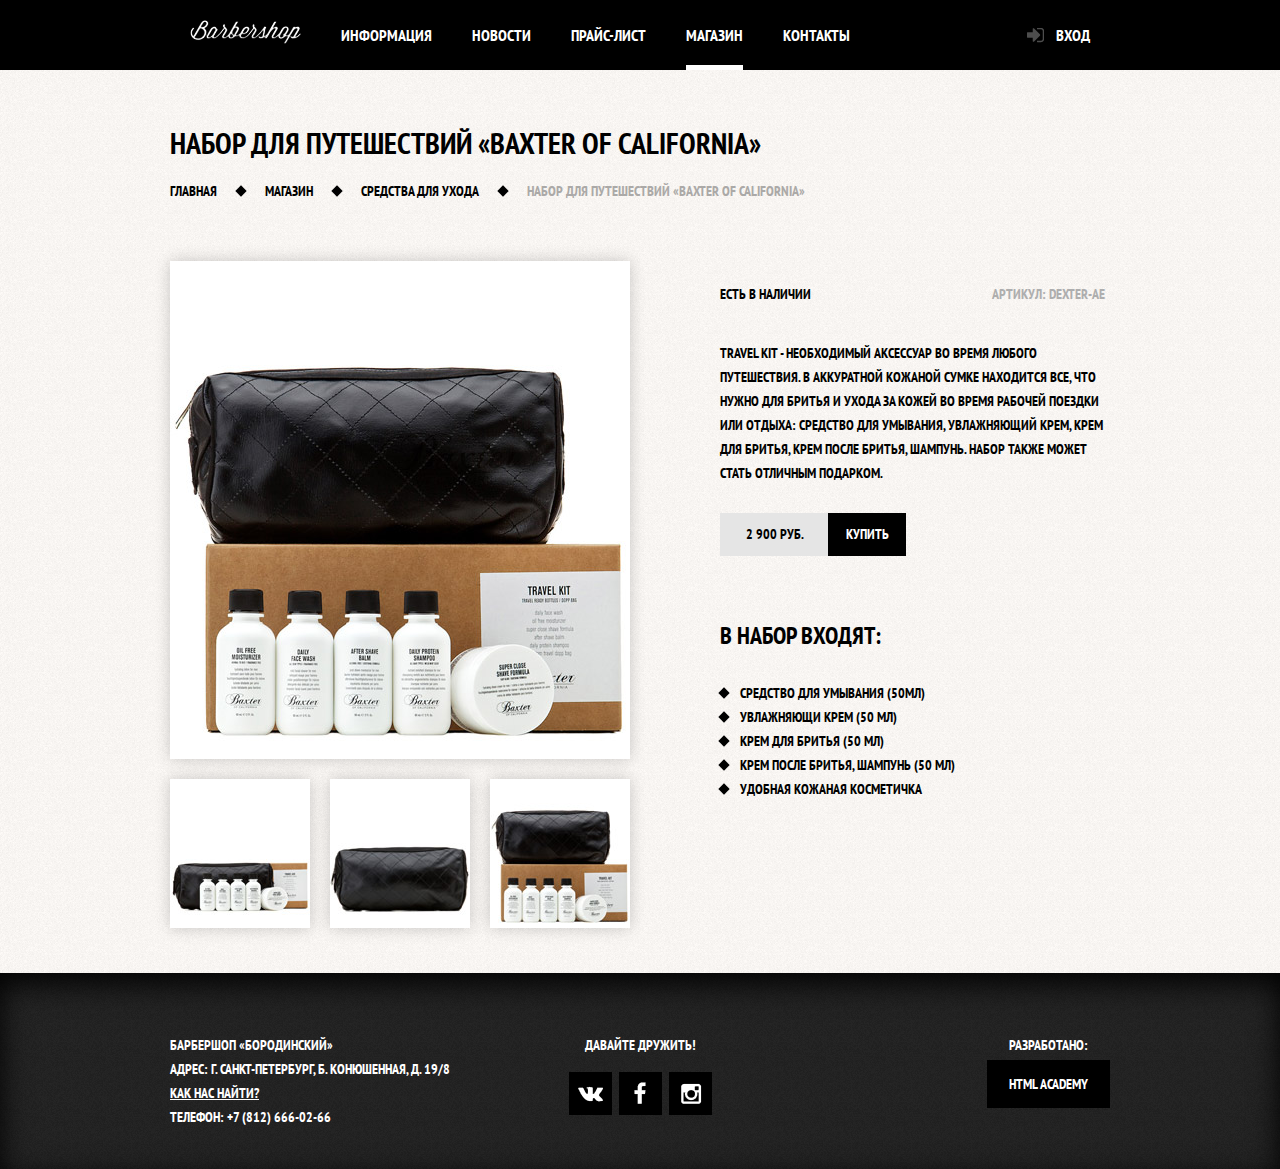
==== commit dbda562f: "Добавил класс для телефона. Добавил ссылки на страницу Магазина в меню и хлебных крошках." ====
--- a/catalog-item.html
+++ b/catalog-item.html
@@ -15,7 +15,7 @@
           <a href="#">Информация</a>
           <a href="#">Новости</a>
           <a href="#">Прайс-лист</a>
-          <a class="active-page" href="catalog.html">Магазин</a>
+          <a class="active-page" href="#">Магазин</a>
           <a href="#">Контакты</a>
         </nav>
         <div class="user-block">
@@ -27,7 +27,7 @@
       <h1 class="page-title">Набор для путешествий &laquo;Baxter of California&raquo;</h1>
       <div class="breadcrumbs">
         <a href="#">Главная</a>
-        <a href="catalog.html">Магазин</a>
+        <a href="#">Магазин</a>
         <a href="#">Средства для ухода</a>
         <a class="breadcrumbs-active">Набор для путешествий &laquo;Baxter of California&raquo;</a>
       </div>
@@ -79,7 +79,7 @@
           Барбершоп «Бородинский»<br>
           Адрес: г. Санкт-Петербург, Б. Конюшенная, д. 19/8<br>
           <a href="#">Как нас найти?</a><br>
-          Телефон: <a href="tel:+78126660266">+7 (812) 666-02-66</a>
+          Телефон: <a class="phone" href="tel:+78126660266">+7 (812) 666-02-66</a>
         </section>
         <section class="footer-social">
           <p>Давайте дружить!</p>
--- a/css/style.css
+++ b/css/style.css
@@ -7,8 +7,13 @@
   font-family: "PT Sans Narrow", "Arial", "Helvetica", sans-serif;
   font-weight: bold;
   color: #000000;
-  background: #ffffff url("../img/bg-main.png") repeat 0 0;
+  background: #ffffff url("../img/bg-main.png") repeat;
   text-transform: uppercase;
+}
+
+img {
+  width: 100%;
+  height: auto;
 }
 
 .clearfix::after {
@@ -33,11 +38,16 @@
 
 .main-navigation {
   float: left;
-}
-
-.main-navigation img {
+  max-width: 780px;
+}
+
+.main-navigation .logo-inner img {
   width: 111px;
   height: 24px;
+}
+
+.main-navigation .logo-inner {
+  padding: 20px;
 }
 
 .main-navigation a {
@@ -49,16 +59,17 @@
   text-decoration: none;
 }
 
-.main-navigation a:first-child {
-  padding: 20px;
-}
-
-.main-navigation a:nth-child(n+2):hover {
+.main-navigation a:hover {
   background: #242424;
+}
+
+.main-navigation .logo-inner:hover {
+  background: none;
 }
 
 .main-navigation .active-page {
   position: relative;
+  background-color: none;
 }
 
 .main-navigation .active-page::after {
@@ -66,9 +77,13 @@
   position: absolute;
   left: 20px;
   bottom: 0;
-  width: 56px;
-  height: 4px;
+  right: 20px;
+  height: 5px;
   background-color: #ffffff;
+}
+
+.main-navigation .active-page:hover {
+  background: none;
 }
 
 .user-block {
@@ -109,7 +124,9 @@
 /***************************** КОНТЕНТ *****************************/
 
 .page-title {
+  margin: 0;
   margin-bottom: 15px;
+  padding: 0;
   font-size: 30px;
   line-height: 42px;
 }
@@ -122,10 +139,16 @@
   position:relative;
   margin-right: 17px;
   padding-right: 28px;
-  font-size: 14px;
-  line-height: 20px;
   color: #000000;
   text-decoration: none;
+}
+
+.breadcrumbs .breadcrumbs-active {
+  color: #aba9a7;
+}
+
+.breadcrumbs a:not(.breadcrumbs-active):hover {
+  text-decoration: underline;
 }
 
 .breadcrumbs a::after,
@@ -139,11 +162,10 @@
   margin-top: -4px;
   transform: rotate(45deg);
   background-color: #000000;
-  box-shadow: inset 0 0 1px 1px #636260;
-}
-
-.breadcrumbs .breadcrumbs-active {
-  color: #aba9a7;
+}
+
+.breadcrumbs .breadcrumbs-active::after {
+  display: none;
 }
 
 /******* КАТАЛОГ ТОВАРОВ *******/
@@ -154,7 +176,6 @@
 }
 
 .catalog-filters {
-  outline: 1px solid violet;
   float: left;
   margin: 0;
   padding: 0;
@@ -162,12 +183,12 @@
 }
 
 .filters-item {
-  outline: 1px solid pink;
-  margin-bottom: 33px;
+  margin-bottom: 53px;
 }
 
 .filters-title,
 .list-title {
+  margin-top: 0;
   margin-bottom: 30px;
   font-size: 24px;
   line-height: 30px;
@@ -281,7 +302,7 @@
   box-shadow: 0 0 15px 0 rgba(0, 0, 0, 0.2);
 }
 
-.products-card:nth-child(3n) {
+.products-card:nth-child(3n+3) {
   margin-right: 0;
 }
 
@@ -398,7 +419,7 @@
 
 .description {
   max-width: 385px;
-  margin-bottom: 70px;
+  margin-bottom: 65px;
 }
 
 .description-header {
@@ -444,7 +465,8 @@
   padding-top: 60px;
   padding-bottom: 40px;
   color: #ffffff;
-  background: #252525 url("../img/bg-footer.png") repeat 0 0
+  background: #252525 url("../img/bg-footer.png") repeat;
+  box-shadow: inset 0 10px 30px 0 #000000;
 }
 
 .footer-contacts {
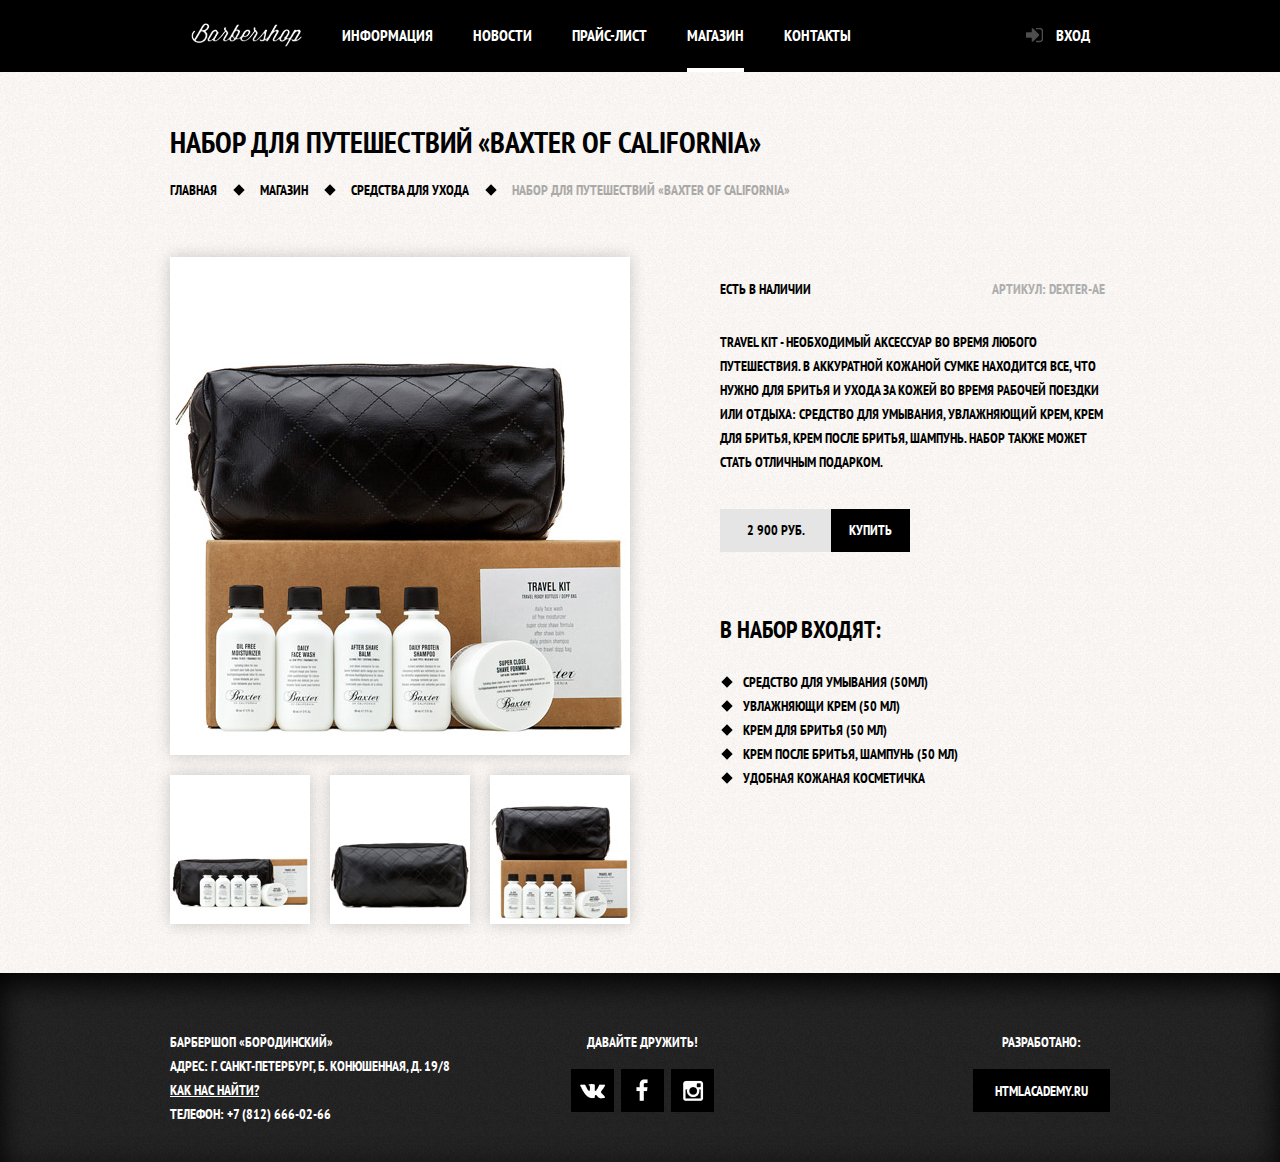
==== commit b4802f12: "Изменил значения свойств CSS в соответствии с PixelPerfect" ====
--- a/catalog-item.html
+++ b/catalog-item.html
@@ -7,7 +7,7 @@
     <link href="css/normalize.css" rel="stylesheet">
     <link href="css/style.css" rel="stylesheet">
   </head>
-  <body>
+  <body class="catalog-item-inner">
     <header class="main-header">
       <div class="container clearfix">
         <nav class="main-navigation clearfix">
@@ -91,7 +91,7 @@
         </section>
         <section class="footer-copyright">
           <p>Разработано:</p>
-          <a class="btn" href="https://htmlacademy.ru">HTML Academy</a>
+          <a class="btn" href="https://htmlacademy.ru">HTMLACADEMY.RU</a>
         </section>
       </div>
     </footer>
--- a/css/style.css
+++ b/css/style.css
@@ -31,7 +31,6 @@
 /***************************** ХЕДЕР *****************************/
 
 .main-header {
-  margin-bottom: 52px;
   color: #ffffff;
   background-color: #000000;
 }
@@ -47,12 +46,12 @@
 }
 
 .main-navigation .logo-inner {
-  padding: 20px;
+  padding: 23px 20px 21px 21px;
 }
 
 .main-navigation a {
   float: left;
-  padding: 25px 20px;
+  padding: 25px 20px 27px;
   font-size: 16px;
   line-height: 20px;
   color: #ffffff;
@@ -78,7 +77,7 @@
   left: 20px;
   bottom: 0;
   right: 20px;
-  height: 5px;
+  height: 4px;
   background-color: #ffffff;
 }
 
@@ -88,14 +87,13 @@
 
 .user-block {
   float: right;
-  max-width: 140px;
+  max-width: 170px;
 }
 
 .login {
   position: relative;
-  display: block;
-  padding: 25px 20px;
-  padding-left: 50px;
+  float: right;
+  padding: 25px 20px 20px 50px;
   font-size: 16px;
   line-height: 20px;
   color: #ffffff;
@@ -110,7 +108,7 @@
   content: "";
   position: absolute;
   top: 28px;
-  left: 20px;
+  left: 19px;
   width: 18px;
   height: 18px;
   background: transparent url("../img/sprite.png") no-repeat -1px -15px;
@@ -123,6 +121,10 @@
 
 /***************************** КОНТЕНТ *****************************/
 
+main.container {
+  margin-top: 49px;
+}
+
 .page-title {
   margin: 0;
   margin-bottom: 15px;
@@ -132,18 +134,18 @@
 }
 
 .breadcrumbs {
-  margin-bottom: 58px;
+  margin-bottom: 48px;
 }
 
 .breadcrumbs a {
   position:relative;
-  margin-right: 17px;
-  padding-right: 28px;
+  margin-right: 40px;
   color: #000000;
   text-decoration: none;
 }
 
 .breadcrumbs .breadcrumbs-active {
+  margin-right: 0;
   color: #aba9a7;
 }
 
@@ -151,7 +153,337 @@
   text-decoration: underline;
 }
 
-.breadcrumbs a::after,
+.breadcrumbs a::after {
+  content: "";
+  position: absolute;
+  top: 50%;
+  right: -26px;
+  width: 8px;
+  height: 8px;
+  margin-top: -4px;
+  transform: rotate(45deg);
+  background-color: #000000;
+  pointer-events: none;
+}
+
+.breadcrumbs .breadcrumbs-active::after {
+  display: none;
+}
+
+/******* КАТАЛОГ ТОВАРОВ *******/
+
+.catalog,
+.catalog-item {
+  margin-bottom: 43px;
+}
+
+.catalog-filters {
+  float: left;
+  margin: 0;
+  padding: 0;
+  width: 220px;
+}
+
+.filters-item {
+  margin-bottom: 51px;
+}
+
+.filters-title {
+  margin-top: 0;
+  margin-bottom: 27px;
+  font-size: 24px;
+  line-height: 30px;
+}
+
+.products-groups .filters-title {
+  margin-bottom: 28px;
+}
+
+input[type="checkbox"],
+input[type="radio"] {
+  margin: 0
+  padding: 0
+  border:none;
+  outline: none;
+  display: none;
+}
+
+input[type="checkbox"] + label,
+input[type="radio"] + label {
+  position: relative;
+  display: block;
+  margin-bottom: 19px;
+  padding-left: 45px;
+  font-size: 14px;
+  line-height: 18px;
+  cursor: pointer;
+}
+
+input[type="checkbox"] + label::before,
+input[type="radio"] + label::before {
+  content: "";
+  position: absolute;
+  top: 0;
+  left: 1px;
+  width: 16px;
+  height: 16px;
+  border: 2px solid #000000;
+  background-color: #f9f6f3;
+}
+
+input[type="checkbox"]:checked + label::after {
+  content: "";
+  position: absolute;
+  top: 4px;
+  left: 5px;
+  width: 12px;
+  height: 12px;
+  background: transparent url("../img/sprite.png") no-repeat 0 -59px;
+}
+
+input[type="radio"] + label::before {
+  border-radius: 50%;
+}
+
+input[type="radio"]:checked + label::after {
+  content: "";
+  position: absolute;
+  top: 6px;
+  left: 7px;
+  width: 8px;
+  height: 8px;
+  background-color: #000000;
+  border-radius: 50%;
+}
+
+input[type="checkbox"]:not(:disabled) + label:active,
+input[type="checkbox"]:not(:disabled) + label:hover,
+input[type="radio"]:not(:disabled) + label:active,
+input[type="radio"]:not(:disabled) + label:hover {
+  color: #663d15;
+}
+
+input[type="checkbox"]:disabled + label,
+input[type="checkbox"]:disabled + label::before,
+input[type="checkbox"]:disabled + label::after,
+input[type="radio"]:disabled + label,
+input[type="radio"]:disabled + label::before,
+input[type="radio"]:disabled + label::after {
+  color: #aba9a7;
+  cursor: default;
+}
+
+.btn {
+  display: inline-block;
+  box-sizing: border-box;
+  margin-right: -4px;
+  height: 43px;
+  font-size: 14px;
+  line-height: 18px;
+  font-family: "PT Sans Narrow", "Arial", "Helvetica", sans-serif;
+  font-weight: bold;
+  vertical-align: top;
+  color: #ffffff;
+  text-transform: uppercase;
+  text-decoration: none;
+  background-color: #000000;
+  border: none;
+  outline: none;
+  cursor: pointer;
+}
+
+.btn:hover:not(.btn-paginator-current),
+.btn:active:not(.btn-paginator-current) {
+  background-color: #663d15;
+}
+
+.btn-filter {
+  margin-top: 1px;
+  margin-left: 1px;
+  padding: 13px 29px;
+}
+
+.products {
+  float: right;
+  width: 700px;
+  padding-top: 5px;
+}
+
+.products-card {
+  float: left;
+  width: 188px;
+  margin-right: 20px;
+  margin-bottom: 20px;
+  padding: 0 16px;
+  background-color: #ffffff;
+  box-shadow: 0 0 15px 0 rgba(0, 0, 0, 0.2);
+}
+
+.products-card:hover {
+  box-shadow: 0 0 25px 5px rgba(0, 0, 0, 0.3);
+}
+
+.products-card:nth-child(3n+3) {
+  margin-right: 0;
+}
+
+.products-card img {
+  width: 220px;
+  height: 165px;
+  margin: 0 -16px;
+  margin-bottom: 5px;
+}
+
+.products-card .products-item-title {
+  margin: 0;
+  margin-bottom: 14px;
+  padding: 0;
+  font-size: 14px;
+  line-height: 18px;
+  text-transform: none;
+}
+
+.products-item a {
+  color: #000000;
+  text-decoration: none;
+}
+
+.products-manufacturer {
+  display: block;
+  text-transform: uppercase;
+}
+
+.products-card .products-panel {
+  margin-bottom: 15px;
+}
+
+.products-panel .price {
+  display: inline-block;
+  min-width: 92px;
+  margin-right: -4px;
+  padding: 0 10px;
+  text-align: center;
+  vertical-align: middle;
+  line-height: 43px;
+  background-color: #e5e5e5;
+}
+
+.products-panel .btn-buy {
+  min-width: 78px;
+  padding: 12px 18px;
+}
+
+.catalog-paginator {
+  float: left;
+  width: 700px;
+  margin-top: 27px;
+}
+
+.catalog-paginator .btn {
+  display: inline-block;
+  box-sizing: border-box;
+  min-width: 43px;
+  margin-right: 5px;
+  padding: 0 10px;
+  text-align: center;
+  vertical-align: middle;
+  line-height: 40px;
+}
+
+.btn-paginator-current {
+  color: #000000;
+  background-color: #ffffff;
+  cursor: default;
+}
+
+/******* КАРТОЧКА ТОВАРА *******/
+
+.catalog-item-inner .breadcrumbs {
+  margin-bottom: 55px;
+}
+
+.catalog-item-left {
+  float: left;
+  width: 460px;
+}
+
+.active-gallery-item {
+  width: 460px;
+  height: 498px;
+  margin-bottom: 20px;
+  box-shadow: 0 0 15px 0 rgba(0, 0, 0, 0.2);
+}
+
+.active-gallery-item img {
+  width: 460px;
+  height: 498px;
+}
+
+.gallery a {
+  float: left;
+  width: 140px;
+  height: 149px;
+  margin-right: 20px;
+  box-shadow: 0 0 15px 0 rgba(0, 0, 0, 0.2);
+}
+
+.gallery img {
+  width: 140px;
+  height: 149px;
+}
+
+.gallery a:last-child {
+  margin-right: 0;
+}
+
+.catalog-item-right {
+  float: right;
+  width: 390px;
+  padding-top: 20px;
+}
+
+.description {
+  max-width: 385px;
+  margin-bottom: 63px;
+}
+
+.description-header {
+  margin-bottom: 29px;
+}
+
+.product-status {
+  float: left;
+}
+
+.vendor-code {
+  float: right;
+  color: #aeaeae;
+}
+
+.description p {
+  margin-bottom: 35px;
+}
+
+.list-title {
+  margin: 0;
+  margin-bottom: 25px;
+  padding: 0;
+  font-size: 24px;
+  line-height: 30px;
+}
+
+.list-items {
+  margin: 0;
+  padding: 0;
+  padding-left: 3px;
+  list-style: none;
+}
+
+.list-items li {
+  position: relative;
+  padding-left: 20px;
+}
+
 .list-items li::before {
   content: "";
   position: absolute;
@@ -164,296 +496,6 @@
   background-color: #000000;
 }
 
-.breadcrumbs .breadcrumbs-active::after {
-  display: none;
-}
-
-/******* КАТАЛОГ ТОВАРОВ *******/
-
-.catalog,
-.catalog-item {
-  margin-bottom: 45px;
-}
-
-.catalog-filters {
-  float: left;
-  margin: 0;
-  padding: 0;
-  width: 220px;
-}
-
-.filters-item {
-  margin-bottom: 53px;
-}
-
-.filters-title,
-.list-title {
-  margin-top: 0;
-  margin-bottom: 30px;
-  font-size: 24px;
-  line-height: 30px;
-}
-
-input[type="checkbox"],
-input[type="radio"] {
-  display: none;
-}
-
-input[type="checkbox"] + label,
-input[type="radio"] + label {
-  position: relative;
-  display: block;
-  max-width: 130px;
-  margin-bottom: 17px;
-  padding-left: 45px;
-  font-size: 14px;
-  line-height: 18px;
-  cursor: pointer;
-}
-
-input[type="checkbox"] + label::before,
-input[type="radio"] + label::before {
-  content: "";
-  position: absolute;
-  top: 0;
-  left: 0;
-  width: 16px;
-  height: 16px;
-  border: 2px solid #000000;
-  background-color: #f9f6f3;
-}
-
-input[type="checkbox"]:checked + label::after {
-  content: "";
-  position: absolute;
-  top: 4px;
-  left: 4px;
-  width: 12px;
-  height: 12px;
-  background: transparent url("../img/sprite.png") no-repeat 0 -59px;
-}
-
-input[type="radio"] + label::before {
-  border-radius: 50%;
-}
-
-input[type="radio"]:checked + label::after {
-  content: "";
-  position: absolute;
-  top: 6px;
-  left: 6px;
-  width: 8px;
-  height: 8px;
-  background-color: #000000;
-  border-radius: 50%;
-}
-
-input[type="checkbox"]:not(:disabled) + label:active,
-input[type="checkbox"]:not(:disabled) + label:hover,
-input[type="radio"]:not(:disabled) + label:active,
-input[type="radio"]:not(:disabled) + label:hover {
-  color: #663d15;
-}
-
-input[type="checkbox"]:disabled + label,
-input[type="checkbox"]:disabled + label::before,
-input[type="checkbox"]:disabled + label::after,
-input[type="radio"]:disabled + label,
-input[type="radio"]:disabled + label::before,
-input[type="radio"]:disabled + label::after {
-  opacity: 0.3;
-  cursor: default;
-}
-
-.btn {
-  font-size: 14px;
-  line-height: 18px;
-  font-family: "PT Sans Narrow", "Arial", "Helvetica", sans-serif;
-  font-weight: bold;
-  color: #ffffff;
-  text-transform: uppercase;
-  text-decoration: none;
-  background-color: #000000;
-  border: none;
-  outline: none;
-  cursor: pointer;
-}
-
-.btn:hover:not(.btn-paginator-current),
-.btn:active:not(.btn-paginator-current) {
-  background-color: #663d15;
-}
-
-.btn-filter {
-  padding: 15px 33px;
-}
-
-.products {
-  float: right;
-  width: 700px;
-}
-
-.products-card {
-  float: left;
-  width: 220px;
-  margin-right: 20px;
-  margin-bottom: 20px;
-  background-color: #ffffff;
-  box-shadow: 0 0 15px 0 rgba(0, 0, 0, 0.2);
-}
-
-.products-card:nth-child(3n+3) {
-  margin-right: 0;
-}
-
-.products-card img {
-  width: 220px;
-  height: 165px;
-  margin-bottom: 5px;
-}
-
-.products-card .products-item-title {
-  margin: 0 16px 15px;
-  font-size: 14px;
-  line-height: 18px;
-  text-transform: none;
-}
-
-.products-item a {
-  color: #000000;
-  text-decoration: none;
-}
-
-.products-manufacturer {
-  display: block;
-  text-transform: uppercase;
-}
-
-.products-card .products-panel {
-  margin: 0 16px 16px;
-}
-
-.products-panel .price,
-.products-panel .btn-buy {
-  display: inline-block;
-  height: 43px;
-  margin-right: -4px;
-  padding: 0 10px;
-  text-align: center;
-  vertical-align: middle;
-  line-height: 43px;
-}
-
-.products-panel .price {
-  min-width: 89px;
-  background-color: #e5e5e5;
-}
-
-.products-panel .btn-buy {
-  min-width: 58px;
-}
-
-.catalog-paginator {
-  float: left;
-  width: 700px;
-  margin-top: 25px;
-}
-
-.catalog-paginator .btn {
-  display: inline-block;
-  min-width: 20px;
-  height: 40px;
-  margin-right: 3px;
-  padding: 0 10px;
-  text-align: center;
-  vertical-align: middle;
-  line-height: 40px;
-}
-
-.btn-paginator-current {
-  color: #000000;
-  background-color: #ffffff;
-}
-
-/******* КАРТОЧКА ТОВАРА *******/
-
-.catalog-item-left {
-  float: left;
-  width: 460px;
-}
-
-.active-gallery-item {
-  width: 460px;
-  height: 498px;
-  margin-bottom: 20px;
-  box-shadow: 0 0 15px 0 rgba(0, 0, 0, 0.2);
-}
-
-.active-gallery-item img {
-  width: 460px;
-  height: 498px;
-}
-
-.gallery a {
-  float: left;
-  width: 140px;
-  height: 149px;
-  margin-right: 20px;
-  box-shadow: 0 0 15px 0 rgba(0, 0, 0, 0.2);
-}
-
-.gallery img {
-  width: 140px;
-  height: 149px;
-}
-
-.gallery a:last-child {
-  margin-right: 0;
-}
-
-.catalog-item-right {
-  float: right;
-  width: 390px;
-  padding-top: 21px;
-}
-
-.description {
-  max-width: 385px;
-  margin-bottom: 65px;
-}
-
-.description-header {
-  margin-bottom: 35px;
-}
-
-.product-status {
-  float: left;
-}
-
-.vendor-code {
-  float: right;
-  color: #aeaeae;
-}
-
-.description p {
-  margin-bottom: 28px;
-}
-
-.catalog-item .products-panel {
-  max-width: 187px;
-}
-
-.list-items {
-  margin: 0;
-  padding: 0;
-  list-style: none;
-}
-
-.list-items li {
-  position: relative;
-  padding-left: 20px;
-}
-
 .list-items li::before {
   left: 0;
 }
@@ -461,9 +503,9 @@
 /***************************** ФУТЕР *****************************/
 
 .main-footer {
-  margin-top: 45px;
-  padding-top: 60px;
-  padding-bottom: 40px;
+  margin-top: 49px;
+  padding-top: 57px;
+  padding-bottom: 36px;
   color: #ffffff;
   background: #252525 url("../img/bg-footer.png") repeat;
   box-shadow: inset 0 10px 30px 0 #000000;
@@ -472,7 +514,7 @@
 .footer-contacts {
   float: left;
   width: 320px;
-  margin-right: 60px;
+  margin-right: 62px;
 }
 
 .footer-contacts a {
@@ -484,6 +526,10 @@
   text-decoration: none;
 }
 
+.footer-contacts .phone:hover {
+  cursor: default;
+}
+
 .footer-social {
   float: left;
   width: 180px;
@@ -498,7 +544,6 @@
 .socials .btn {
   display: inline-block;
   width: 43px;
-  height: 43px;
   margin: 0 2px;
   font-size: 0;
   vertical-align: top;
@@ -547,7 +592,7 @@
 
 .footer-copyright .btn {
   margin-right: 0;
-  padding: 15px 22px;
+  padding: 13px 22px;
 }
 
 .footer-copyright .btn:hover {
